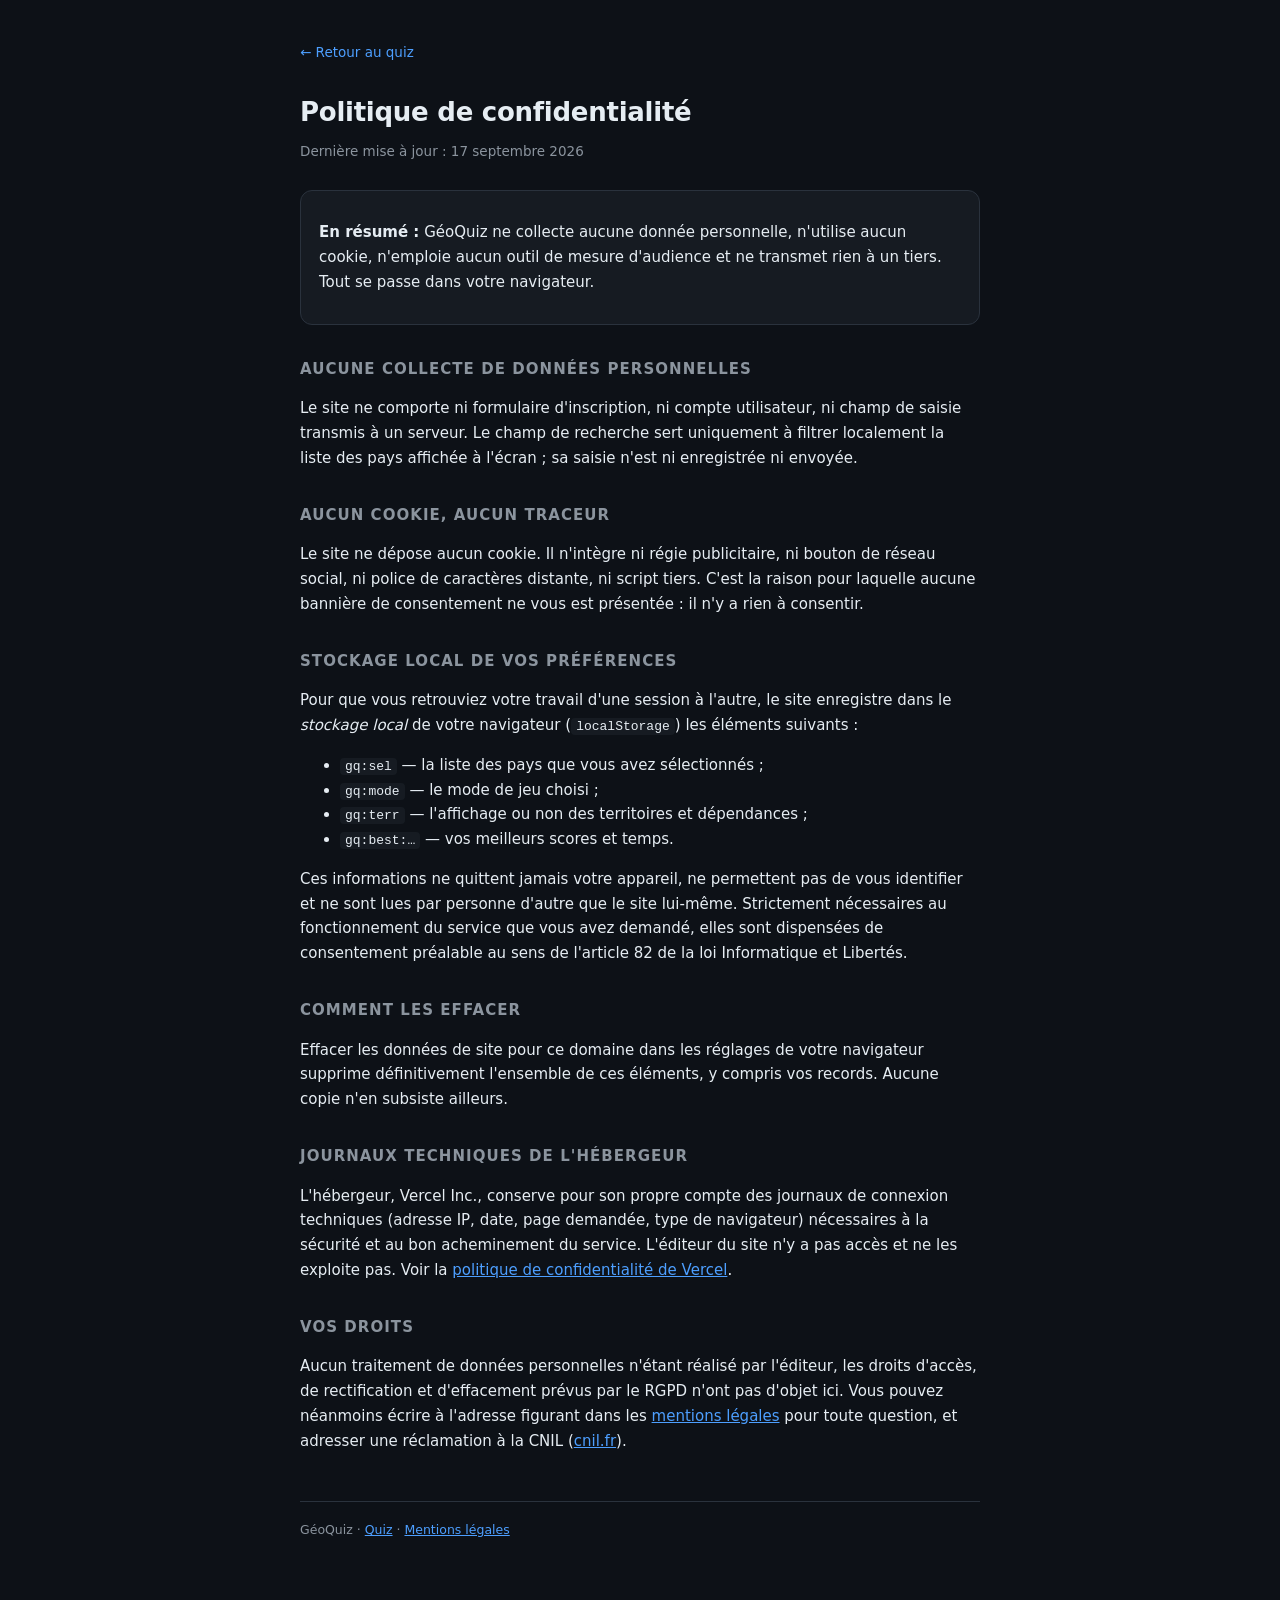
==== confidentialite.html @ 21d896eb "Add files via upload" ====
<!DOCTYPE html>
<html lang="fr">
<head>
<meta charset="utf-8">
<meta name="viewport" content="width=device-width, initial-scale=1">
<title>Confidentialité — GéoQuiz</title>
<meta name="description" content="Politique de confidentialité de GéoQuiz : aucune donnée personnelle collectée, aucun cookie, aucun traceur.">
<meta name="robots" content="index, follow">
<link rel="stylesheet" href="legal.css">
</head>
<body>
<main>
  <a class="back" href="/">← Retour au quiz</a>
  <h1>Politique de confidentialité</h1>
  <p class="lead">Dernière mise à jour : 17 septembre 2026</p>

  <div class="box">
    <p><b>En résumé :</b> GéoQuiz ne collecte aucune donnée personnelle, n'utilise aucun cookie,
    n'emploie aucun outil de mesure d'audience et ne transmet rien à un tiers. Tout se passe
    dans votre navigateur.</p>
  </div>

  <h2>Aucune collecte de données personnelles</h2>
  <p>Le site ne comporte ni formulaire d'inscription, ni compte utilisateur, ni champ de saisie
  transmis à un serveur. Le champ de recherche sert uniquement à filtrer localement la liste
  des pays affichée à l'écran&nbsp;; sa saisie n'est ni enregistrée ni envoyée.</p>

  <h2>Aucun cookie, aucun traceur</h2>
  <p>Le site ne dépose aucun cookie. Il n'intègre ni régie publicitaire, ni bouton de réseau
  social, ni police de caractères distante, ni script tiers. C'est la raison pour laquelle
  aucune bannière de consentement ne vous est présentée&nbsp;: il n'y a rien à consentir.</p>

  <h2>Stockage local de vos préférences</h2>
  <p>Pour que vous retrouviez votre travail d'une session à l'autre, le site enregistre dans
  le <i>stockage local</i> de votre navigateur (<code>localStorage</code>) les éléments suivants :</p>
  <ul>
    <li><code>gq:sel</code> — la liste des pays que vous avez sélectionnés ;</li>
    <li><code>gq:mode</code> — le mode de jeu choisi ;</li>
    <li><code>gq:terr</code> — l'affichage ou non des territoires et dépendances ;</li>
    <li><code>gq:best:…</code> — vos meilleurs scores et temps.</li>
  </ul>
  <p>Ces informations ne quittent jamais votre appareil, ne permettent pas de vous identifier
  et ne sont lues par personne d'autre que le site lui-même. Strictement nécessaires au
  fonctionnement du service que vous avez demandé, elles sont dispensées de consentement
  préalable au sens de l'article 82 de la loi Informatique et Libertés.</p>

  <h2>Comment les effacer</h2>
  <p>Effacer les données de site pour ce domaine dans les réglages de votre navigateur supprime
  définitivement l'ensemble de ces éléments, y compris vos records. Aucune copie n'en subsiste
  ailleurs.</p>

  <h2>Journaux techniques de l'hébergeur</h2>
  <p>L'hébergeur, Vercel Inc., conserve pour son propre compte des journaux de connexion
  techniques (adresse IP, date, page demandée, type de navigateur) nécessaires à la sécurité
  et au bon acheminement du service. L'éditeur du site n'y a pas accès et ne les exploite pas.
  Voir la <a href="https://vercel.com/legal/privacy-policy" rel="noopener">politique de
  confidentialité de Vercel</a>.</p>

  <h2>Vos droits</h2>
  <p>Aucun traitement de données personnelles n'étant réalisé par l'éditeur, les droits d'accès,
  de rectification et d'effacement prévus par le RGPD n'ont pas d'objet ici. Vous pouvez
  néanmoins écrire à l'adresse figurant dans les <a href="/mentions-legales">mentions légales</a>
  pour toute question, et adresser une réclamation à la CNIL
  (<a href="https://www.cnil.fr" rel="noopener">cnil.fr</a>).</p>

  <footer>GéoQuiz · <a href="/">Quiz</a> · <a href="/mentions-legales">Mentions légales</a></footer>
</main>
</body>
</html>
---- legal.css ----
:root{--bg:#0d1117;--panel:#161b22;--line:#2a323d;--ink:#e6edf3;--dim:#8b949e;--acc:#4d9fff}
*{box-sizing:border-box}
body{margin:0;background:var(--bg);color:var(--ink);
  font:15px/1.65 system-ui,-apple-system,"Segoe UI",Roboto,Helvetica,Arial,sans-serif}
main{max-width:720px;margin:0 auto;padding:40px 20px 80px}
a{color:var(--acc)}
h1{font-size:26px;margin:0 0 6px;letter-spacing:-.01em}
h2{font-size:15px;margin:32px 0 8px;text-transform:uppercase;letter-spacing:.07em;color:var(--dim)}
p,li{color:var(--ink)}
.lead{color:var(--dim);margin:0 0 28px;font-size:13.5px}
.box{background:var(--panel);border:1px solid var(--line);border-radius:12px;padding:14px 18px;margin:14px 0}
.back{display:inline-block;margin-bottom:28px;font-size:13.5px;text-decoration:none}
.back:focus-visible,a:focus-visible{outline:2px solid var(--acc);outline-offset:2px;border-radius:4px}
footer{margin-top:48px;padding-top:18px;border-top:1px solid var(--line);color:var(--dim);font-size:12.5px}
code{background:var(--panel);padding:1px 5px;border-radius:4px;font-size:13px}
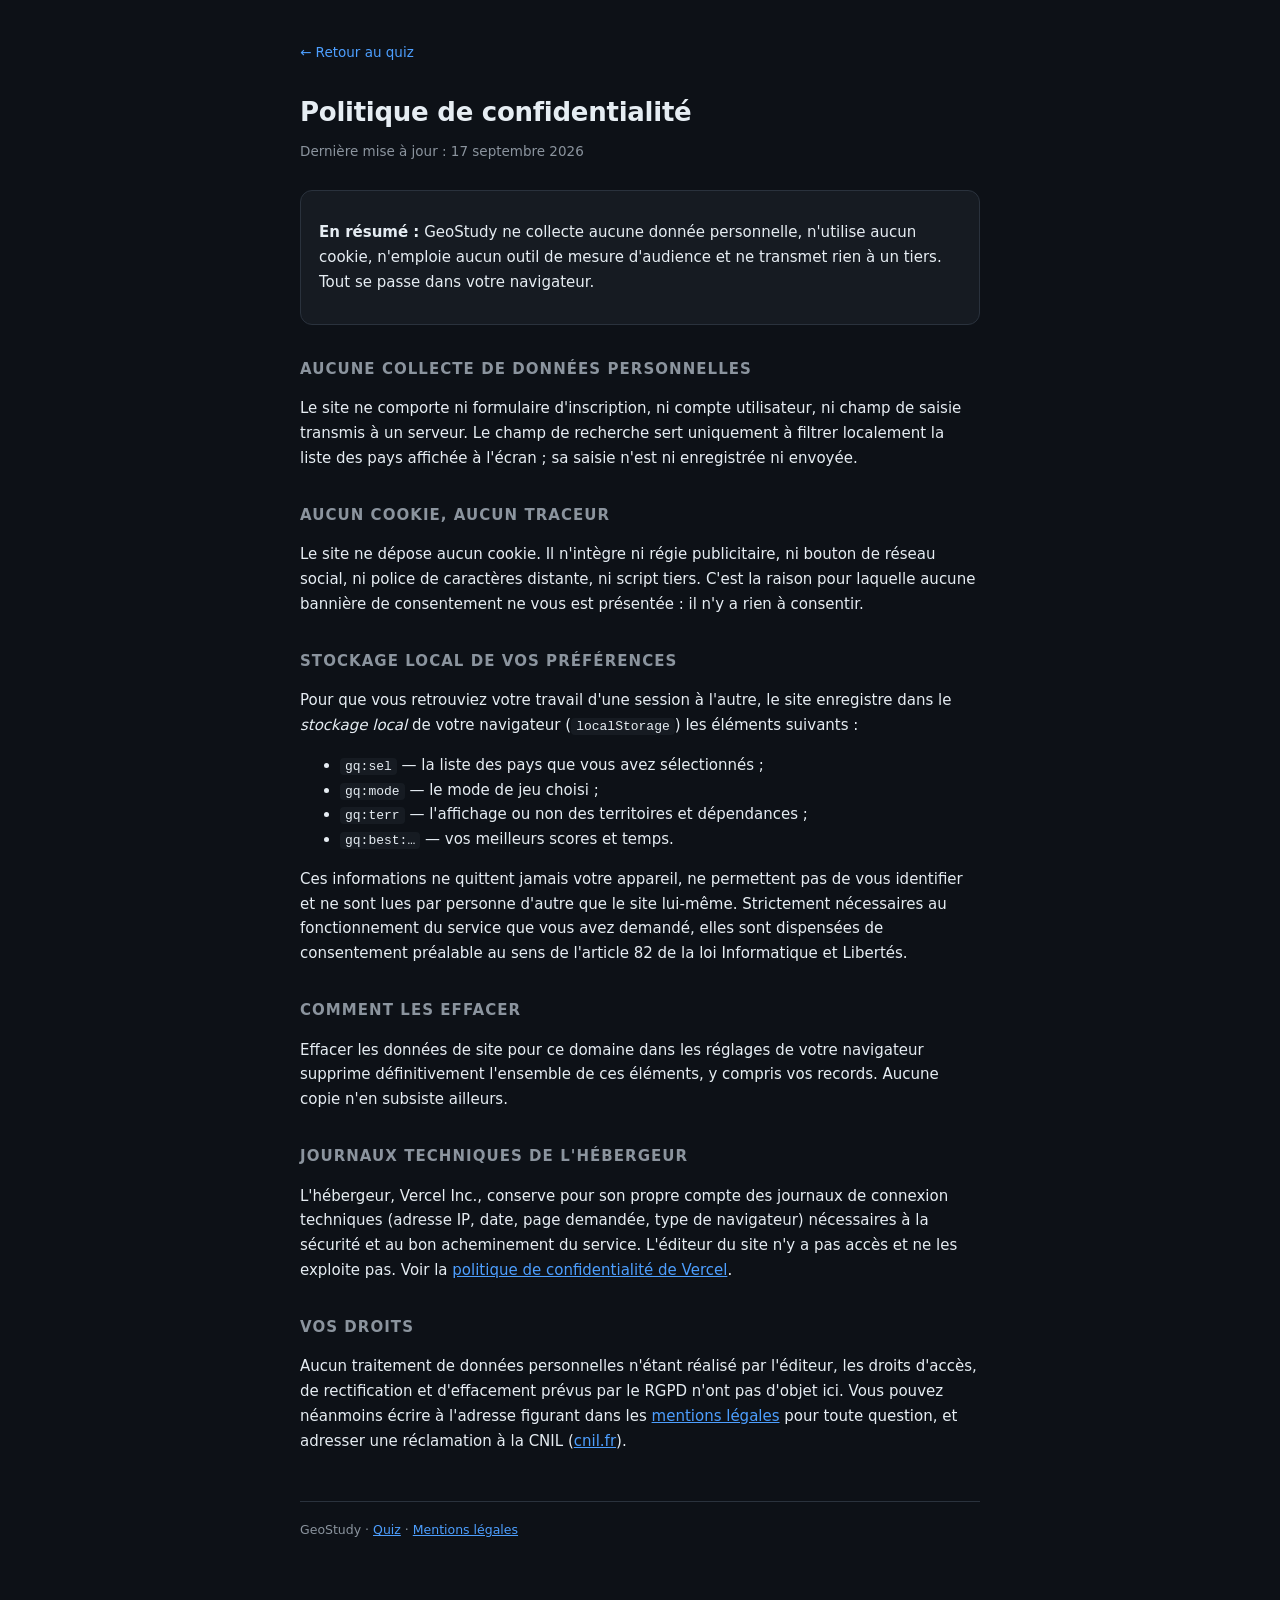
==== commit ac782788: "Renommage du site : GéoQuiz devient GeoStudy Titre, marque, balises og et JSON-LD, manifeste, pages " ====
--- a/confidentialite.html
+++ b/confidentialite.html
@@ -3,8 +3,8 @@
 <head>
 <meta charset="utf-8">
 <meta name="viewport" content="width=device-width, initial-scale=1">
-<title>Confidentialité — GéoQuiz</title>
-<meta name="description" content="Politique de confidentialité de GéoQuiz : aucune donnée personnelle collectée, aucun cookie, aucun traceur.">
+<title>Confidentialité — GeoStudy</title>
+<meta name="description" content="Politique de confidentialité de GeoStudy : aucune donnée personnelle collectée, aucun cookie, aucun traceur.">
 <meta name="robots" content="index, follow">
 <link rel="stylesheet" href="legal.css">
 </head>
@@ -15,7 +15,7 @@
   <p class="lead">Dernière mise à jour : 17 septembre 2026</p>
 
   <div class="box">
-    <p><b>En résumé :</b> GéoQuiz ne collecte aucune donnée personnelle, n'utilise aucun cookie,
+    <p><b>En résumé :</b> GeoStudy ne collecte aucune donnée personnelle, n'utilise aucun cookie,
     n'emploie aucun outil de mesure d'audience et ne transmet rien à un tiers. Tout se passe
     dans votre navigateur.</p>
   </div>
@@ -63,7 +63,7 @@
   pour toute question, et adresser une réclamation à la CNIL
   (<a href="https://www.cnil.fr" rel="noopener">cnil.fr</a>).</p>
 
-  <footer>GéoQuiz · <a href="/">Quiz</a> · <a href="/mentions-legales">Mentions légales</a></footer>
+  <footer>GeoStudy · <a href="/">Quiz</a> · <a href="/mentions-legales">Mentions légales</a></footer>
 </main>
 </body>
 </html>
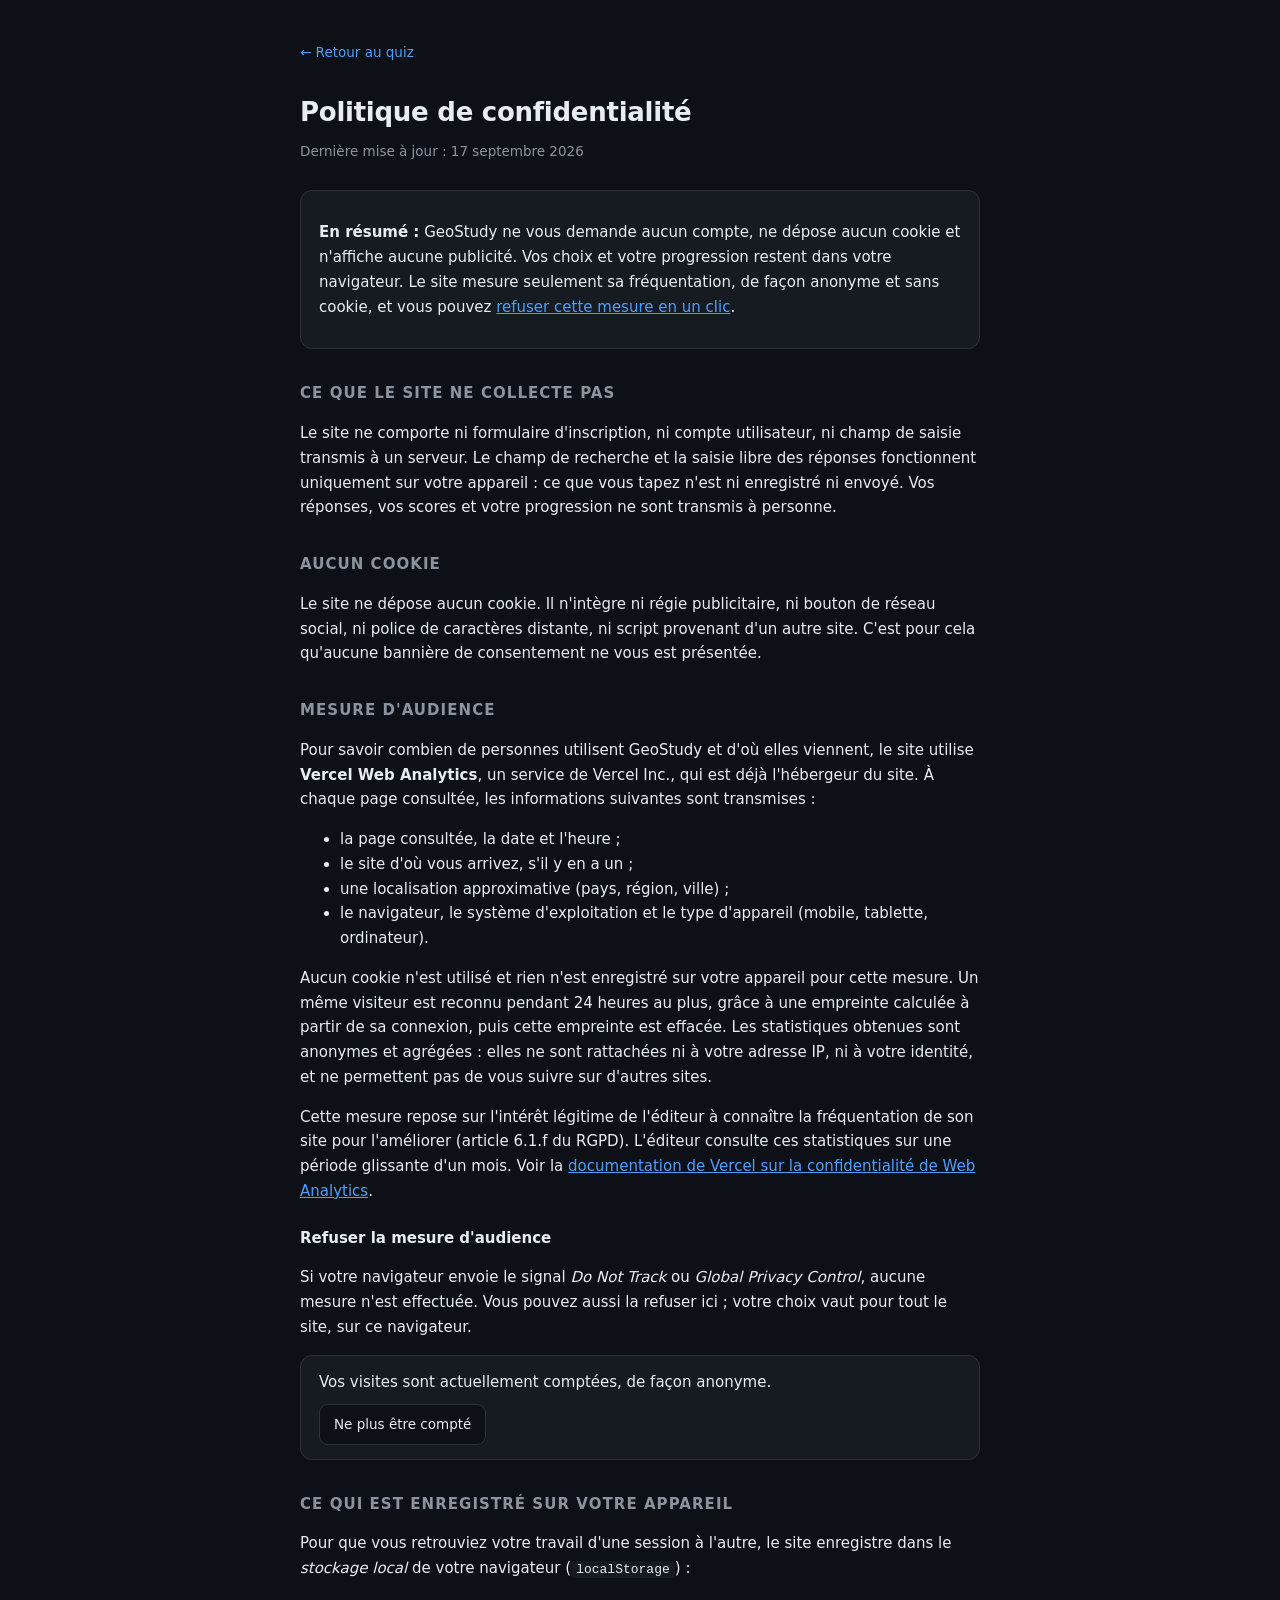
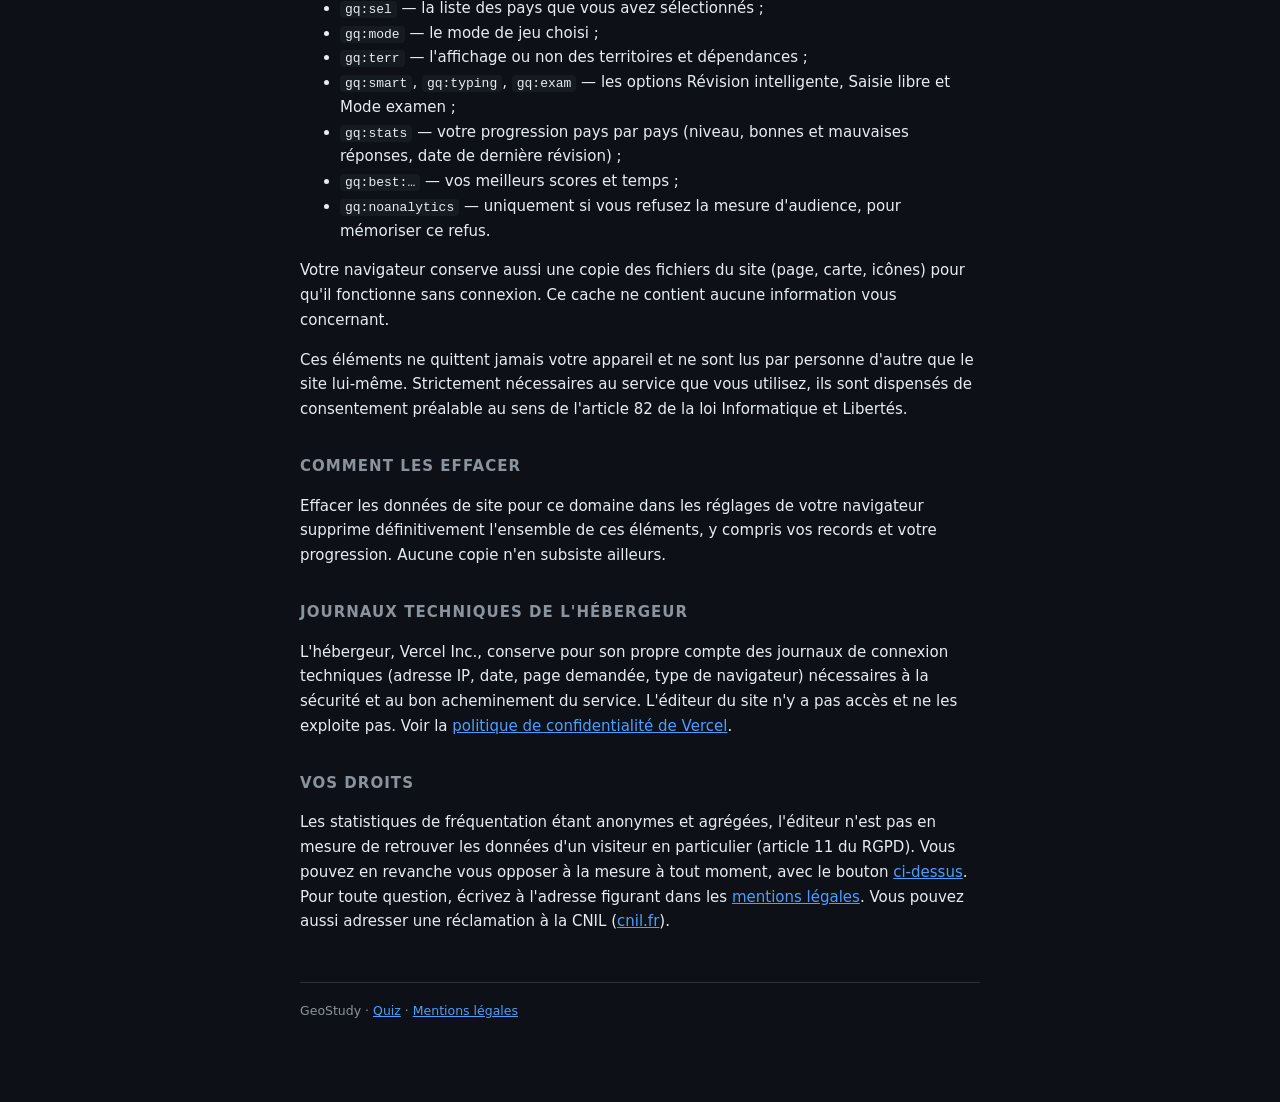
==== commit dc280970: "Mesure d'audience Vercel Web Analytics, sans cookie et refusable - mesure-audience.js : charge /_ver" ====
--- a/confidentialite.html
+++ b/confidentialite.html
@@ -4,9 +4,13 @@
 <meta charset="utf-8">
 <meta name="viewport" content="width=device-width, initial-scale=1">
 <title>Confidentialité — GeoStudy</title>
-<meta name="description" content="Politique de confidentialité de GeoStudy : aucune donnée personnelle collectée, aucun cookie, aucun traceur.">
+<meta name="description" content="Politique de confidentialité de GeoStudy : aucun compte, aucun cookie, une mesure d'audience anonyme que vous pouvez refuser en un clic.">
 <meta name="robots" content="index, follow">
 <link rel="stylesheet" href="legal.css">
+<link rel="icon" href="/favicon.ico" sizes="16x16 32x32 48x48">
+<link rel="icon" href="/favicon.svg" type="image/svg+xml">
+<link rel="apple-touch-icon" href="/icon-192.png">
+<script defer src="/mesure-audience.js"></script>
 </head>
 <body>
 <main>
@@ -15,39 +19,78 @@
   <p class="lead">Dernière mise à jour : 17 septembre 2026</p>
 
   <div class="box">
-    <p><b>En résumé :</b> GeoStudy ne collecte aucune donnée personnelle, n'utilise aucun cookie,
-    n'emploie aucun outil de mesure d'audience et ne transmet rien à un tiers. Tout se passe
-    dans votre navigateur.</p>
+    <p><b>En résumé :</b> GeoStudy ne vous demande aucun compte, ne dépose aucun cookie et
+    n'affiche aucune publicité. Vos choix et votre progression restent dans votre navigateur.
+    Le site mesure seulement sa fréquentation, de façon anonyme et sans cookie, et vous pouvez
+    <a href="#refus">refuser cette mesure en un clic</a>.</p>
   </div>
 
-  <h2>Aucune collecte de données personnelles</h2>
+  <h2>Ce que le site ne collecte pas</h2>
   <p>Le site ne comporte ni formulaire d'inscription, ni compte utilisateur, ni champ de saisie
-  transmis à un serveur. Le champ de recherche sert uniquement à filtrer localement la liste
-  des pays affichée à l'écran&nbsp;; sa saisie n'est ni enregistrée ni envoyée.</p>
+  transmis à un serveur. Le champ de recherche et la saisie libre des réponses fonctionnent
+  uniquement sur votre appareil&nbsp;: ce que vous tapez n'est ni enregistré ni envoyé. Vos
+  réponses, vos scores et votre progression ne sont transmis à personne.</p>
 
-  <h2>Aucun cookie, aucun traceur</h2>
+  <h2>Aucun cookie</h2>
   <p>Le site ne dépose aucun cookie. Il n'intègre ni régie publicitaire, ni bouton de réseau
-  social, ni police de caractères distante, ni script tiers. C'est la raison pour laquelle
-  aucune bannière de consentement ne vous est présentée&nbsp;: il n'y a rien à consentir.</p>
+  social, ni police de caractères distante, ni script provenant d'un autre site. C'est pour cela
+  qu'aucune bannière de consentement ne vous est présentée.</p>
 
-  <h2>Stockage local de vos préférences</h2>
+  <h2>Mesure d'audience</h2>
+  <p>Pour savoir combien de personnes utilisent GeoStudy et d'où elles viennent, le site utilise
+  <b>Vercel Web Analytics</b>, un service de Vercel Inc., qui est déjà l'hébergeur du site.
+  À chaque page consultée, les informations suivantes sont transmises&nbsp;:</p>
+  <ul>
+    <li>la page consultée, la date et l'heure&nbsp;;</li>
+    <li>le site d'où vous arrivez, s'il y en a un&nbsp;;</li>
+    <li>une localisation approximative (pays, région, ville)&nbsp;;</li>
+    <li>le navigateur, le système d'exploitation et le type d'appareil (mobile, tablette, ordinateur).</li>
+  </ul>
+  <p>Aucun cookie n'est utilisé et rien n'est enregistré sur votre appareil pour cette mesure.
+  Un même visiteur est reconnu pendant 24&nbsp;heures au plus, grâce à une empreinte calculée à
+  partir de sa connexion, puis cette empreinte est effacée. Les statistiques obtenues sont
+  anonymes et agrégées&nbsp;: elles ne sont rattachées ni à votre adresse IP, ni à votre identité,
+  et ne permettent pas de vous suivre sur d'autres sites.</p>
+  <p>Cette mesure repose sur l'intérêt légitime de l'éditeur à connaître la fréquentation de son
+  site pour l'améliorer (article 6.1.f du RGPD). L'éditeur consulte ces statistiques sur une
+  période glissante d'un mois. Voir la
+  <a href="https://vercel.com/docs/analytics/privacy-policy" rel="noopener">documentation de
+  Vercel sur la confidentialité de Web Analytics</a>.</p>
+
+  <h3 id="refus" style="font-size:15px;margin:22px 0 6px">Refuser la mesure d'audience</h3>
+  <p>Si votre navigateur envoie le signal <i>Do Not Track</i> ou <i>Global Privacy Control</i>,
+  aucune mesure n'est effectuée. Vous pouvez aussi la refuser ici&nbsp;; votre choix vaut pour
+  tout le site, sur ce navigateur.</p>
+  <div class="box">
+    <p id="optout-etat" style="margin:0 0 10px">Sans JavaScript, aucune mesure n'est effectuée.</p>
+    <button class="btn" id="optout" type="button" hidden>Ne plus être compté</button>
+  </div>
+
+  <h2>Ce qui est enregistré sur votre appareil</h2>
   <p>Pour que vous retrouviez votre travail d'une session à l'autre, le site enregistre dans
-  le <i>stockage local</i> de votre navigateur (<code>localStorage</code>) les éléments suivants :</p>
+  le <i>stockage local</i> de votre navigateur (<code>localStorage</code>)&nbsp;:</p>
   <ul>
-    <li><code>gq:sel</code> — la liste des pays que vous avez sélectionnés ;</li>
-    <li><code>gq:mode</code> — le mode de jeu choisi ;</li>
-    <li><code>gq:terr</code> — l'affichage ou non des territoires et dépendances ;</li>
-    <li><code>gq:best:…</code> — vos meilleurs scores et temps.</li>
+    <li><code>gq:sel</code> — la liste des pays que vous avez sélectionnés&nbsp;;</li>
+    <li><code>gq:mode</code> — le mode de jeu choisi&nbsp;;</li>
+    <li><code>gq:terr</code> — l'affichage ou non des territoires et dépendances&nbsp;;</li>
+    <li><code>gq:smart</code>, <code>gq:typing</code>, <code>gq:exam</code> — les options
+      Révision intelligente, Saisie libre et Mode examen&nbsp;;</li>
+    <li><code>gq:stats</code> — votre progression pays par pays (niveau, bonnes et mauvaises
+      réponses, date de dernière révision)&nbsp;;</li>
+    <li><code>gq:best:…</code> — vos meilleurs scores et temps&nbsp;;</li>
+    <li><code>gq:noanalytics</code> — uniquement si vous refusez la mesure d'audience, pour
+      mémoriser ce refus.</li>
   </ul>
-  <p>Ces informations ne quittent jamais votre appareil, ne permettent pas de vous identifier
-  et ne sont lues par personne d'autre que le site lui-même. Strictement nécessaires au
-  fonctionnement du service que vous avez demandé, elles sont dispensées de consentement
-  préalable au sens de l'article 82 de la loi Informatique et Libertés.</p>
+  <p>Votre navigateur conserve aussi une copie des fichiers du site (page, carte, icônes) pour
+  qu'il fonctionne sans connexion. Ce cache ne contient aucune information vous concernant.</p>
+  <p>Ces éléments ne quittent jamais votre appareil et ne sont lus par personne d'autre que le
+  site lui-même. Strictement nécessaires au service que vous utilisez, ils sont dispensés de
+  consentement préalable au sens de l'article 82 de la loi Informatique et Libertés.</p>
 
   <h2>Comment les effacer</h2>
   <p>Effacer les données de site pour ce domaine dans les réglages de votre navigateur supprime
-  définitivement l'ensemble de ces éléments, y compris vos records. Aucune copie n'en subsiste
-  ailleurs.</p>
+  définitivement l'ensemble de ces éléments, y compris vos records et votre progression. Aucune
+  copie n'en subsiste ailleurs.</p>
 
   <h2>Journaux techniques de l'hébergeur</h2>
   <p>L'hébergeur, Vercel Inc., conserve pour son propre compte des journaux de connexion
@@ -57,13 +100,38 @@
   confidentialité de Vercel</a>.</p>
 
   <h2>Vos droits</h2>
-  <p>Aucun traitement de données personnelles n'étant réalisé par l'éditeur, les droits d'accès,
-  de rectification et d'effacement prévus par le RGPD n'ont pas d'objet ici. Vous pouvez
-  néanmoins écrire à l'adresse figurant dans les <a href="/mentions-legales">mentions légales</a>
-  pour toute question, et adresser une réclamation à la CNIL
-  (<a href="https://www.cnil.fr" rel="noopener">cnil.fr</a>).</p>
+  <p>Les statistiques de fréquentation étant anonymes et agrégées, l'éditeur n'est pas en mesure
+  de retrouver les données d'un visiteur en particulier (article 11 du RGPD). Vous pouvez en
+  revanche vous opposer à la mesure à tout moment, avec le bouton <a href="#refus">ci-dessus</a>.
+  Pour toute question, écrivez à l'adresse figurant dans les
+  <a href="/mentions-legales">mentions légales</a>. Vous pouvez aussi adresser une réclamation
+  à la CNIL (<a href="https://www.cnil.fr" rel="noopener">cnil.fr</a>).</p>
 
   <footer>GeoStudy · <a href="/">Quiz</a> · <a href="/mentions-legales">Mentions légales</a></footer>
 </main>
+<script>
+/* refus de la mesure d'audience : mémorisé dans ce navigateur, lu par /mesure-audience.js */
+(function () {
+  var b = document.getElementById('optout'), e = document.getElementById('optout-etat');
+  var signal = navigator.doNotTrack === '1' || navigator.globalPrivacyControl === true;
+  function refuse() { try { return localStorage.getItem('gq:noanalytics') === '1'; } catch (x) { return false; } }
+  function maj() {
+    if (signal) {
+      e.textContent = 'Votre navigateur envoie un signal de refus : vos visites ne sont pas comptées.';
+      b.hidden = true; return;
+    }
+    var r = refuse();
+    e.textContent = r ? 'Vos visites ne sont plus comptées sur ce navigateur.'
+                      : 'Vos visites sont actuellement comptées, de façon anonyme.';
+    b.textContent = r ? 'Réactiver la mesure d’audience' : 'Ne plus être compté';
+    b.hidden = false;
+  }
+  b.addEventListener('click', function () {
+    try { if (refuse()) localStorage.removeItem('gq:noanalytics'); else localStorage.setItem('gq:noanalytics', '1'); } catch (x) {}
+    maj();
+  });
+  maj();
+})();
+</script>
 </body>
 </html>
--- a/legal.css
+++ b/legal.css
@@ -13,3 +13,7 @@
 .back:focus-visible,a:focus-visible{outline:2px solid var(--acc);outline-offset:2px;border-radius:4px}
 footer{margin-top:48px;padding-top:18px;border-top:1px solid var(--line);color:var(--dim);font-size:12.5px}
 code{background:var(--panel);padding:1px 5px;border-radius:4px;font-size:13px}
+.btn{font:inherit;font-size:13.5px;padding:8px 14px;border-radius:9px;border:1px solid var(--line);
+  background:var(--bg);color:var(--ink);cursor:pointer}
+.btn:hover{border-color:var(--acc)}
+.btn:focus-visible{outline:2px solid var(--acc);outline-offset:2px}
